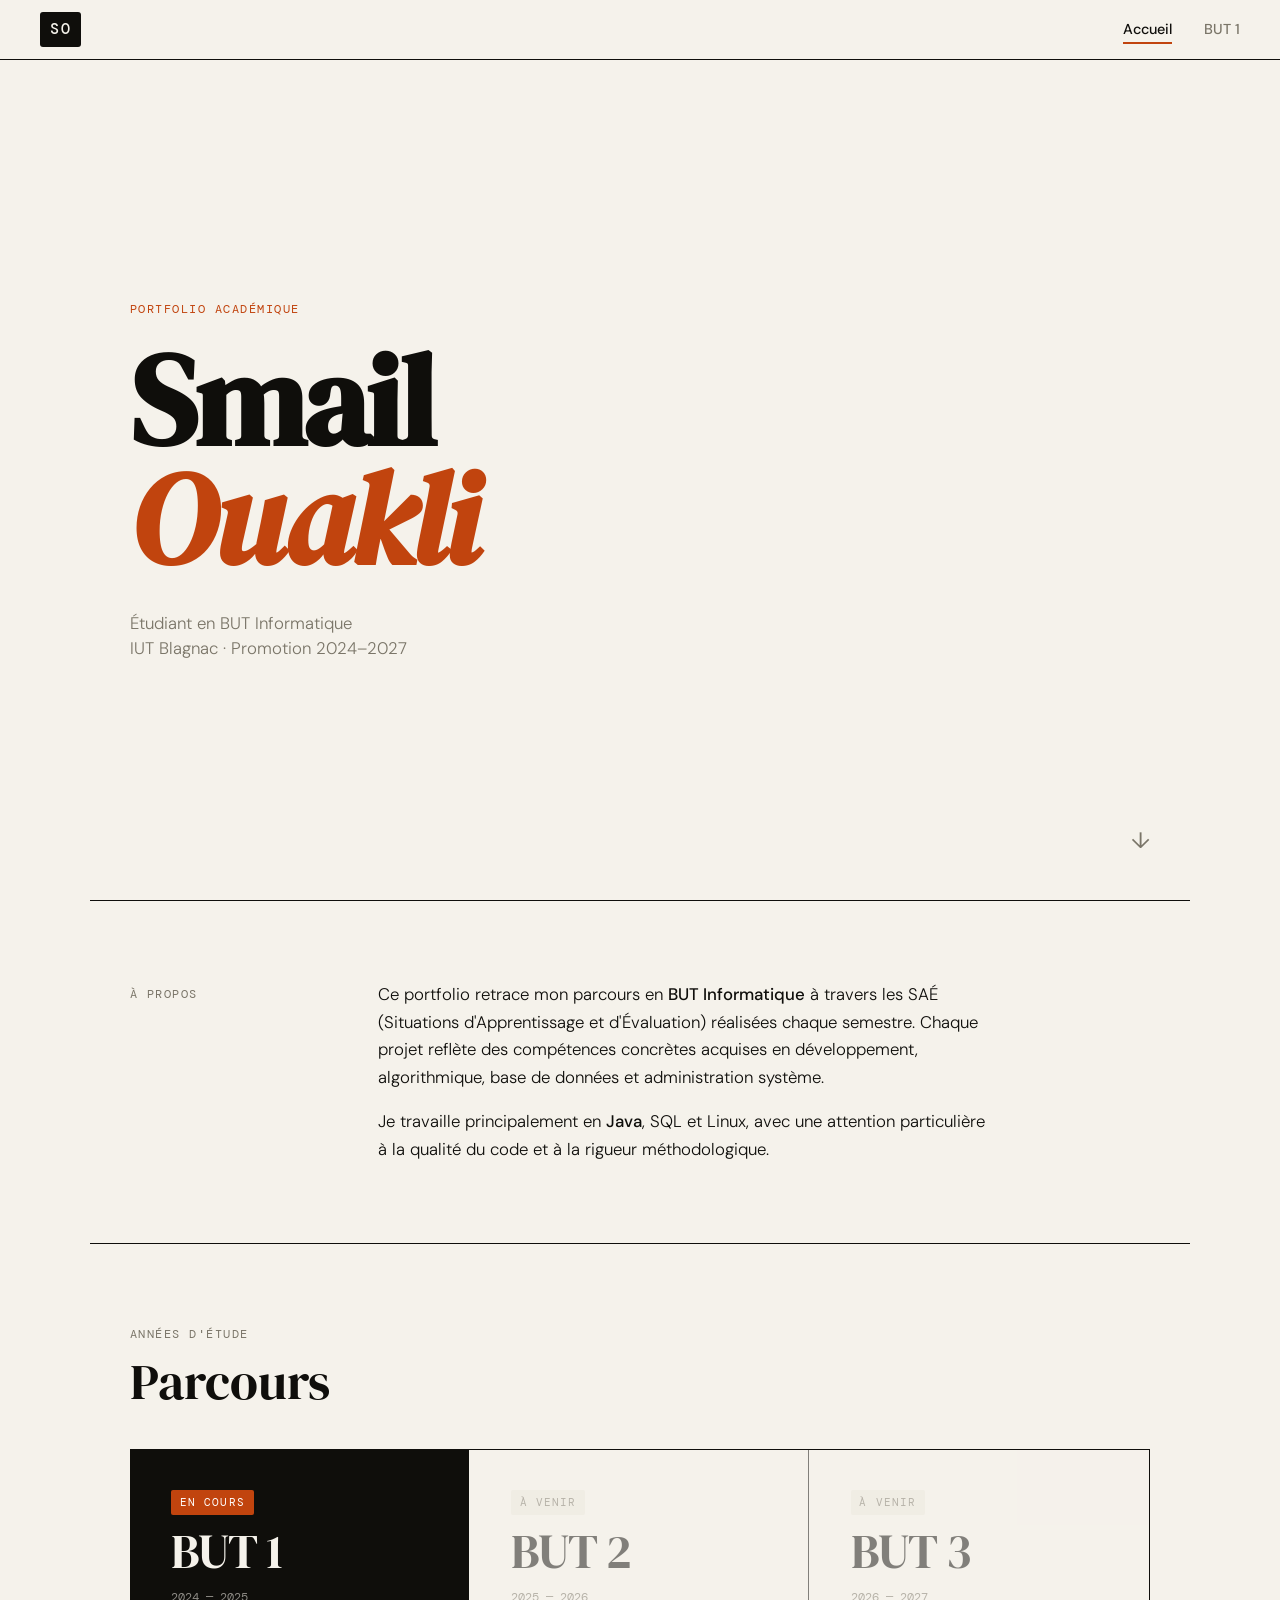
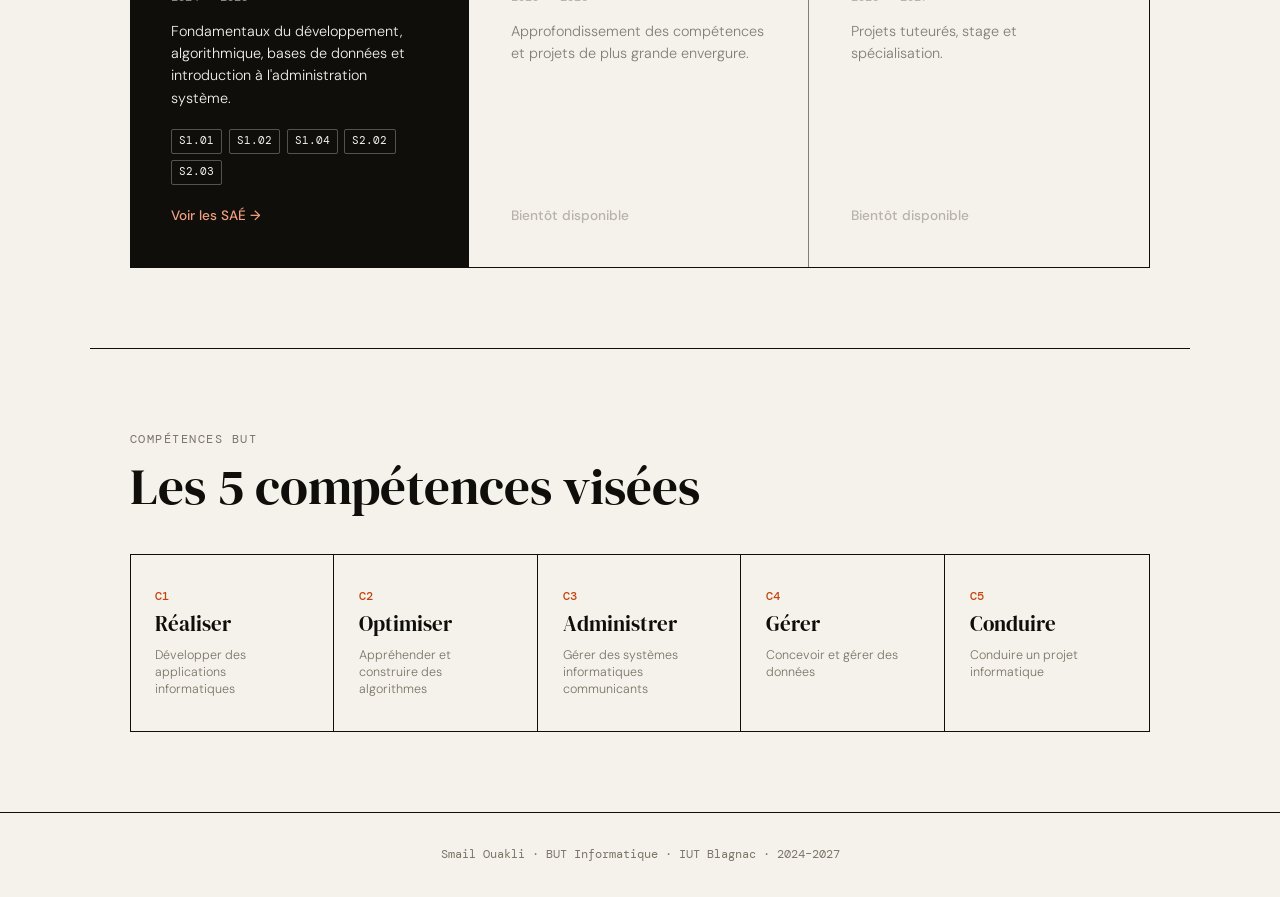
==== index.html @ f9b79cbe "Ajout des fichiers" ====
<!DOCTYPE html>
<html lang="fr">
<head>
  <meta charset="UTF-8" />
  <meta name="viewport" content="width=device-width, initial-scale=1.0" />
  <title>Portfolio — Smail Ouakli</title>
  <link rel="preconnect" href="https://fonts.googleapis.com">
  <link rel="preconnect" href="https://fonts.gstatic.com" crossorigin>
  <link href="https://fonts.googleapis.com/css2?family=DM+Serif+Display:ital@0;1&family=DM+Mono:wght@400;500&family=DM+Sans:ital,wght@0,300;0,400;0,500;1,300&display=swap" rel="stylesheet">
  <link rel="stylesheet" href="style.css" />
</head>
<body>

  <nav class="navbar">
    <a href="index.html" class="nav-logo">SO</a>
    <div class="nav-links">
      <a href="index.html" class="active">Accueil</a>
      <a href="but1.html">BUT 1</a>
    </div>
  </nav>

  <main>
    <section class="hero">
      <div class="hero-tag">Portfolio académique</div>
      <h1 class="hero-title">
        Smail<br>
        <em>Ouakli</em>
      </h1>
      <p class="hero-subtitle">Étudiant en BUT Informatique<br>IUT Blagnac · Promotion 2024–2027</p>
      <div class="hero-scroll">↓</div>
    </section>

    <section class="about">
      <div class="about-grid">
        <div class="about-label">À propos</div>
        <div class="about-content">
          <p>
            Ce portfolio retrace mon parcours en <strong>BUT Informatique</strong> à travers les SAÉ (Situations d'Apprentissage et d'Évaluation) réalisées chaque semestre. Chaque projet reflète des compétences concrètes acquises en développement, algorithmique, base de données et administration système.
          </p>
          <p>
            Je travaille principalement en <strong>Java</strong>, SQL et Linux, avec une attention particulière à la qualité du code et à la rigueur méthodologique.
          </p>
        </div>
      </div>
    </section>

    <section class="years-section">
      <div class="section-header">
        <span class="section-label">Années d'étude</span>
        <h2>Parcours</h2>
      </div>

      <div class="years-grid">
        <a href="but1.html" class="year-card year-card--active">
          <div class="year-card__badge">En cours</div>
          <div class="year-card__year">BUT 1</div>
          <div class="year-card__period">2024 — 2025</div>
          <div class="year-card__desc">
            Fondamentaux du développement, algorithmique, bases de données et introduction à l'administration système.
          </div>
          <div class="year-card__sae">
            <span>S1.01</span><span>S1.02</span><span>S1.04</span><span>S2.02</span><span>S2.03</span>
          </div>
          <div class="year-card__cta">Voir les SAÉ →</div>
        </a>

        <div class="year-card year-card--future">
          <div class="year-card__badge">À venir</div>
          <div class="year-card__year">BUT 2</div>
          <div class="year-card__period">2025 — 2026</div>
          <div class="year-card__desc">
            Approfondissement des compétences et projets de plus grande envergure.
          </div>
          <div class="year-card__cta year-card__cta--muted">Bientôt disponible</div>
        </div>

        <div class="year-card year-card--future">
          <div class="year-card__badge">À venir</div>
          <div class="year-card__year">BUT 3</div>
          <div class="year-card__period">2026 — 2027</div>
          <div class="year-card__desc">
            Projets tuteurés, stage et spécialisation.
          </div>
          <div class="year-card__cta year-card__cta--muted">Bientôt disponible</div>
        </div>
      </div>
    </section>

    <section class="skills-section">
      <div class="section-header">
        <span class="section-label">Compétences BUT</span>
        <h2>Les 5 compétences visées</h2>
      </div>
      <div class="skills-grid">
        <div class="skill-item">
          <div class="skill-num">C1</div>
          <div class="skill-name">Réaliser</div>
          <div class="skill-desc">Développer des applications informatiques</div>
        </div>
        <div class="skill-item">
          <div class="skill-num">C2</div>
          <div class="skill-name">Optimiser</div>
          <div class="skill-desc">Appréhender et construire des algorithmes</div>
        </div>
        <div class="skill-item">
          <div class="skill-num">C3</div>
          <div class="skill-name">Administrer</div>
          <div class="skill-desc">Gérer des systèmes informatiques communicants</div>
        </div>
        <div class="skill-item">
          <div class="skill-num">C4</div>
          <div class="skill-name">Gérer</div>
          <div class="skill-desc">Concevoir et gérer des données</div>
        </div>
        <div class="skill-item">
          <div class="skill-num">C5</div>
          <div class="skill-name">Conduire</div>
          <div class="skill-desc">Conduire un projet informatique</div>
        </div>
      </div>
    </section>
  </main>

  <footer class="footer">
    <p>Smail Ouakli · BUT Informatique · IUT Blagnac · 2024–2027</p>
  </footer>

</body>
</html>
---- style.css ----
/* =============================================
   PORTFOLIO — SMAIL OUAKLI
   Design: Editorial minimal, dark ink on cream
   ============================================= */

*, *::before, *::after { box-sizing: border-box; margin: 0; padding: 0; }

:root {
  --ink: #0f0e0b;
  --cream: #f5f2eb;
  --cream-dark: #ede9df;
  --accent: #c1440e;
  --accent-light: #f0d6cc;
  --muted: #7a7568;
  --done: #1a6640;
  --done-bg: #d4ead9;
  --wip: #7a4f00;
  --wip-bg: #fde8b0;

  --font-display: 'DM Serif Display', Georgia, serif;
  --font-body: 'DM Sans', sans-serif;
  --font-mono: 'DM Mono', monospace;

  --max-w: 1100px;
  --nav-h: 60px;
}

html { scroll-behavior: smooth; }

body {
  background: var(--cream);
  color: var(--ink);
  font-family: var(--font-body);
  font-size: 16px;
  line-height: 1.65;
  min-height: 100vh;
}

a { color: inherit; text-decoration: none; }

/* =============================================
   NAVBAR
   ============================================= */
.navbar {
  position: sticky;
  top: 0;
  z-index: 100;
  height: var(--nav-h);
  display: flex;
  align-items: center;
  justify-content: space-between;
  padding: 0 2.5rem;
  background: var(--cream);
  border-bottom: 1px solid var(--ink);
}

.nav-logo {
  font-family: var(--font-mono);
  font-weight: 500;
  font-size: 0.95rem;
  letter-spacing: 0.08em;
  background: var(--ink);
  color: var(--cream);
  padding: 0.3rem 0.65rem;
  border-radius: 3px;
  transition: background 0.2s;
}
.nav-logo:hover { background: var(--accent); }

.nav-links {
  display: flex;
  gap: 2rem;
  font-size: 0.9rem;
  font-weight: 500;
}
.nav-links a {
  position: relative;
  color: var(--muted);
  transition: color 0.2s;
}
.nav-links a::after {
  content: '';
  position: absolute;
  bottom: -3px; left: 0;
  width: 0; height: 2px;
  background: var(--accent);
  transition: width 0.25s;
}
.nav-links a:hover, .nav-links a.active { color: var(--ink); }
.nav-links a.active::after,
.nav-links a:hover::after { width: 100%; }

/* =============================================
   HERO
   ============================================= */
.hero {
  min-height: calc(100vh - var(--nav-h));
  display: flex;
  flex-direction: column;
  justify-content: center;
  padding: 4rem 2.5rem;
  max-width: var(--max-w);
  margin: 0 auto;
  position: relative;
}

.hero-tag {
  font-family: var(--font-mono);
  font-size: 0.78rem;
  letter-spacing: 0.12em;
  text-transform: uppercase;
  color: var(--accent);
  margin-bottom: 1.5rem;
}

.hero-title {
  font-family: var(--font-display);
  font-size: clamp(4rem, 10vw, 9rem);
  line-height: 0.92;
  letter-spacing: -0.02em;
  margin-bottom: 2rem;
}
.hero-title em {
  font-style: italic;
  color: var(--accent);
}

.hero-subtitle {
  font-size: 1.05rem;
  font-weight: 300;
  color: var(--muted);
  line-height: 1.5;
  max-width: 320px;
}

.hero-scroll {
  position: absolute;
  bottom: 2.5rem;
  right: 2.5rem;
  font-size: 1.4rem;
  color: var(--muted);
  animation: bounce 2s infinite;
}
@keyframes bounce {
  0%, 100% { transform: translateY(0); }
  50% { transform: translateY(6px); }
}

/* =============================================
   ABOUT
   ============================================= */
.about {
  border-top: 1px solid var(--ink);
  padding: 5rem 2.5rem;
  max-width: var(--max-w);
  margin: 0 auto;
}

.about-grid {
  display: grid;
  grid-template-columns: 200px 1fr;
  gap: 3rem;
  align-items: start;
}

.about-label {
  font-family: var(--font-mono);
  font-size: 0.78rem;
  letter-spacing: 0.12em;
  text-transform: uppercase;
  color: var(--muted);
  padding-top: 0.2rem;
}

.about-content p {
  font-size: 1.05rem;
  font-weight: 300;
  max-width: 620px;
  margin-bottom: 1rem;
}
.about-content p:last-child { margin-bottom: 0; }
.about-content strong { font-weight: 500; color: var(--ink); }

/* =============================================
   SECTIONS
   ============================================= */
.section-header {
  margin-bottom: 2.5rem;
}
.section-label {
  font-family: var(--font-mono);
  font-size: 0.78rem;
  letter-spacing: 0.12em;
  text-transform: uppercase;
  color: var(--muted);
  display: block;
  margin-bottom: 0.5rem;
}
.section-header h2 {
  font-family: var(--font-display);
  font-size: clamp(2rem, 4vw, 3.2rem);
  font-weight: 400;
  line-height: 1.1;
}

/* =============================================
   YEARS SECTION
   ============================================= */
.years-section {
  border-top: 1px solid var(--ink);
  padding: 5rem 2.5rem;
  max-width: var(--max-w);
  margin: 0 auto;
}

.years-grid {
  display: grid;
  grid-template-columns: repeat(3, 1fr);
  gap: 1.5px;
  border: 1px solid var(--ink);
}

.year-card {
  padding: 2.5rem;
  background: var(--cream);
  border-right: 1px solid var(--ink);
  display: flex;
  flex-direction: column;
  gap: 0.75rem;
  transition: background 0.2s;
}
.year-card:last-child { border-right: none; }

.year-card--active { background: var(--ink); color: var(--cream); }
.year-card--active .year-card__badge { background: var(--accent); color: white; }
.year-card--future { opacity: 0.5; cursor: default; }

.year-card__badge {
  display: inline-block;
  font-family: var(--font-mono);
  font-size: 0.7rem;
  letter-spacing: 0.1em;
  text-transform: uppercase;
  background: var(--done-bg);
  color: var(--done);
  padding: 0.2rem 0.55rem;
  border-radius: 2px;
  align-self: flex-start;
}

.year-card--future .year-card__badge { background: var(--cream-dark); color: var(--muted); }

.year-card__year {
  font-family: var(--font-display);
  font-size: 3rem;
  line-height: 1;
  letter-spacing: -0.02em;
}

.year-card__period {
  font-family: var(--font-mono);
  font-size: 0.78rem;
  color: var(--muted);
}
.year-card--active .year-card__period { color: rgba(245,242,235,0.55); }

.year-card__desc {
  font-size: 0.9rem;
  font-weight: 300;
  line-height: 1.55;
  flex: 1;
}

.year-card__sae {
  display: flex;
  flex-wrap: wrap;
  gap: 0.4rem;
  margin-top: 0.5rem;
}
.year-card__sae span {
  font-family: var(--font-mono);
  font-size: 0.68rem;
  border: 1px solid rgba(245,242,235,0.3);
  padding: 0.15rem 0.45rem;
  border-radius: 2px;
}

.year-card__cta {
  font-size: 0.85rem;
  font-weight: 500;
  margin-top: 0.5rem;
  color: var(--accent);
}
.year-card--active .year-card__cta { color: #f0a080; }
.year-card__cta--muted { color: var(--muted); }

.year-card--active:hover { background: #1a1915; }

/* =============================================
   SKILLS SECTION
   ============================================= */
.skills-section {
  border-top: 1px solid var(--ink);
  padding: 5rem 2.5rem;
  max-width: var(--max-w);
  margin: 0 auto;
}

.skills-grid {
  display: grid;
  grid-template-columns: repeat(5, 1fr);
  gap: 1px;
  border: 1px solid var(--ink);
  margin-top: 0;
}

.skill-item {
  padding: 2rem 1.5rem;
  border-right: 1px solid var(--ink);
  display: flex;
  flex-direction: column;
  gap: 0.4rem;
}
.skill-item:last-child { border-right: none; }

.skill-num {
  font-family: var(--font-mono);
  font-size: 0.75rem;
  color: var(--accent);
  font-weight: 500;
}
.skill-name {
  font-family: var(--font-display);
  font-size: 1.3rem;
  line-height: 1.1;
}
.skill-desc {
  font-size: 0.78rem;
  color: var(--muted);
  font-weight: 300;
  line-height: 1.4;
  margin-top: 0.25rem;
}

/* =============================================
   PAGE HERO (inner pages)
   ============================================= */
.page-hero {
  border-bottom: 1px solid var(--ink);
  padding: 4rem 2.5rem 3rem;
  max-width: var(--max-w);
  margin: 0 auto;
}
.page-hero__breadcrumb {
  font-family: var(--font-mono);
  font-size: 0.78rem;
  color: var(--muted);
  margin-bottom: 1.5rem;
}
.page-hero__breadcrumb a { color: var(--muted); }
.page-hero__breadcrumb a:hover { color: var(--accent); }

.page-hero__title {
  font-family: var(--font-display);
  font-size: clamp(2.5rem, 6vw, 5rem);
  line-height: 1;
  letter-spacing: -0.02em;
  margin-bottom: 1rem;
}
.page-hero__title em { font-style: italic; color: var(--muted); font-size: 0.75em; }

.page-hero__sub {
  font-size: 0.95rem;
  font-weight: 300;
  color: var(--muted);
}

/* =============================================
   SEMESTER SECTION (BUT1 page)
   ============================================= */
.semester-section {
  padding: 4rem 2.5rem;
  max-width: var(--max-w);
  margin: 0 auto;
  border-bottom: 1px solid var(--cream-dark);
}
.semester-section:last-child { border-bottom: none; }

.semester-header {
  display: flex;
  align-items: baseline;
  gap: 1.5rem;
  margin-bottom: 2rem;
}
.semester-tag {
  font-family: var(--font-mono);
  font-size: 0.72rem;
  letter-spacing: 0.1em;
  text-transform: uppercase;
  background: var(--ink);
  color: var(--cream);
  padding: 0.25rem 0.6rem;
  border-radius: 2px;
}
.semester-header h2 {
  font-family: var(--font-display);
  font-size: 1.8rem;
  font-weight: 400;
}

/* =============================================
   SAE CARDS
   ============================================= */
.sae-list {
  display: grid;
  grid-template-columns: repeat(auto-fill, minmax(320px, 1fr));
  gap: 1px;
  border: 1px solid var(--ink);
}

.sae-card {
  display: flex;
  flex-direction: column;
  gap: 0.75rem;
  padding: 2rem;
  background: var(--cream);
  border-right: 1px solid var(--ink);
  transition: background 0.18s;
  cursor: pointer;
}
.sae-card:last-child { border-right: none; }
.sae-card:hover { background: var(--ink); color: var(--cream); }

.sae-card__meta {
  display: flex;
  align-items: center;
  gap: 0.75rem;
}
.sae-card__id {
  font-family: var(--font-mono);
  font-size: 0.72rem;
  letter-spacing: 0.08em;
  color: var(--muted);
}
.sae-card:hover .sae-card__id { color: rgba(245,242,235,0.55); }

.sae-card__status {
  font-family: var(--font-mono);
  font-size: 0.65rem;
  letter-spacing: 0.08em;
  text-transform: uppercase;
  padding: 0.15rem 0.5rem;
  border-radius: 2px;
}
.sae-card__status--done { background: var(--done-bg); color: var(--done); }
.sae-card__status--wip  { background: var(--wip-bg); color: var(--wip); }
.sae-card:hover .sae-card__status--done { background: #2a7a50; color: white; }
.sae-card:hover .sae-card__status--wip  { background: #8a5f10; color: white; }

.sae-card__title {
  font-family: var(--font-display);
  font-size: 1.3rem;
  font-weight: 400;
  line-height: 1.2;
  flex: 1;
}

.sae-card__desc {
  font-size: 0.85rem;
  font-weight: 300;
  line-height: 1.55;
  color: var(--muted);
}
.sae-card:hover .sae-card__desc { color: rgba(245,242,235,0.6); }

.sae-card__footer {
  display: flex;
  align-items: center;
  justify-content: space-between;
  margin-top: 0.5rem;
  gap: 1rem;
}
.sae-card__tags {
  display: flex;
  flex-wrap: wrap;
  gap: 0.35rem;
}
.sae-card__tags span {
  font-family: var(--font-mono);
  font-size: 0.65rem;
  letter-spacing: 0.05em;
  border: 1px solid currentColor;
  opacity: 0.5;
  padding: 0.1rem 0.4rem;
  border-radius: 2px;
}
.sae-card__score {
  font-family: var(--font-display);
  font-size: 1.6rem;
  line-height: 1;
  white-space: nowrap;
}
.sae-card__score span { font-size: 0.8rem; color: var(--muted); }
.sae-card:hover .sae-card__score span { color: rgba(245,242,235,0.45); }

/* =============================================
   SAE DETAIL PAGE
   ============================================= */
.sae-detail {
  max-width: var(--max-w);
  margin: 0 auto;
  padding: 4rem 2.5rem;
}

.sae-detail__header {
  margin-bottom: 3.5rem;
  padding-bottom: 3rem;
  border-bottom: 1px solid var(--ink);
}
.sae-detail__meta {
  display: flex;
  align-items: center;
  gap: 1rem;
  margin-bottom: 1.5rem;
  flex-wrap: wrap;
}
.sae-detail__id {
  font-family: var(--font-mono);
  font-size: 0.8rem;
  letter-spacing: 0.1em;
  color: var(--muted);
}
.sae-detail__title {
  font-family: var(--font-display);
  font-size: clamp(2rem, 5vw, 4rem);
  line-height: 1.05;
  letter-spacing: -0.02em;
  margin-bottom: 1rem;
}
.sae-detail__subtitle {
  font-size: 1rem;
  font-weight: 300;
  color: var(--muted);
  font-style: italic;
}

.sae-detail__skills-row {
  display: flex;
  flex-wrap: wrap;
  gap: 0.5rem;
  margin-top: 1.5rem;
}
.sae-detail__skills-row span {
  font-family: var(--font-mono);
  font-size: 0.72rem;
  border: 1px solid var(--ink);
  padding: 0.2rem 0.55rem;
  border-radius: 2px;
  letter-spacing: 0.05em;
}

.sae-detail__grid {
  display: grid;
  grid-template-columns: 1fr 1fr;
  gap: 1px;
  border: 1px solid var(--ink);
  margin-bottom: 2rem;
}

.detail-block {
  padding: 2.5rem;
  border-right: 1px solid var(--ink);
  border-bottom: 1px solid var(--ink);
}
.detail-block:nth-child(even) { border-right: none; }
.detail-block--full {
  grid-column: 1 / -1;
  border-right: none;
}
.detail-block:last-child,
.detail-block:nth-last-child(2):nth-child(odd) { border-bottom: none; }
.detail-block--full:last-child { border-bottom: none; }

.detail-block__label {
  font-family: var(--font-mono);
  font-size: 0.7rem;
  letter-spacing: 0.12em;
  text-transform: uppercase;
  color: var(--accent);
  margin-bottom: 1rem;
}

.detail-block h3 {
  font-family: var(--font-display);
  font-size: 1.1rem;
  margin-bottom: 0.75rem;
  font-weight: 400;
}

.detail-block ul {
  list-style: none;
  display: flex;
  flex-direction: column;
  gap: 0.5rem;
}
.detail-block ul li {
  font-size: 0.9rem;
  font-weight: 300;
  padding-left: 1.1rem;
  position: relative;
  line-height: 1.5;
}
.detail-block ul li::before {
  content: '—';
  position: absolute;
  left: 0;
  color: var(--accent);
  font-size: 0.75rem;
  top: 0.12rem;
}

.detail-block p {
  font-size: 0.9rem;
  font-weight: 300;
  line-height: 1.6;
}

/* Score block */
.score-display {
  display: flex;
  align-items: baseline;
  gap: 0.4rem;
  margin-bottom: 0.75rem;
}
.score-display__num {
  font-family: var(--font-display);
  font-size: 4.5rem;
  line-height: 1;
  color: var(--accent);
}
.score-display__denom {
  font-family: var(--font-display);
  font-size: 2rem;
  color: var(--muted);
}
.score-display__label {
  font-size: 0.85rem;
  font-weight: 300;
  color: var(--muted);
  font-style: italic;
}

/* conserver / perfectionner */
.two-cols {
  display: grid;
  grid-template-columns: 1fr 1fr;
  gap: 2rem;
  margin-top: 1rem;
}
.two-cols__heading {
  font-family: var(--font-mono);
  font-size: 0.72rem;
  letter-spacing: 0.1em;
  text-transform: uppercase;
  margin-bottom: 0.6rem;
}
.two-cols__heading--keep { color: var(--done); }
.two-cols__heading--improve { color: var(--accent); }

/* =============================================
   FOOTER
   ============================================= */
.footer {
  border-top: 1px solid var(--ink);
  padding: 2rem 2.5rem;
  text-align: center;
  font-family: var(--font-mono);
  font-size: 0.75rem;
  color: var(--muted);
}

/* =============================================
   RESPONSIVE
   ============================================= */
@media (max-width: 900px) {
  .about-grid { grid-template-columns: 1fr; gap: 1rem; }
  .years-grid { grid-template-columns: 1fr; }
  .year-card { border-right: none; border-bottom: 1px solid var(--ink); }
  .year-card:last-child { border-bottom: none; }
  .skills-grid { grid-template-columns: repeat(3, 1fr); }
  .sae-detail__grid { grid-template-columns: 1fr; }
  .detail-block { border-right: none; grid-column: auto; }
  .detail-block--full { grid-column: auto; }
  .two-cols { grid-template-columns: 1fr; }
}

@media (max-width: 600px) {
  .navbar { padding: 0 1.25rem; }
  .hero, .about, .years-section, .skills-section,
  .semester-section, .page-hero, .sae-detail { padding-left: 1.25rem; padding-right: 1.25rem; }
  .hero-title { font-size: 3.5rem; }
  .skills-grid { grid-template-columns: repeat(2, 1fr); }
  .sae-list { grid-template-columns: 1fr; }
  .sae-card { border-right: none; border-bottom: 1px solid var(--ink); }
  .sae-card:last-child { border-bottom: none; }
}
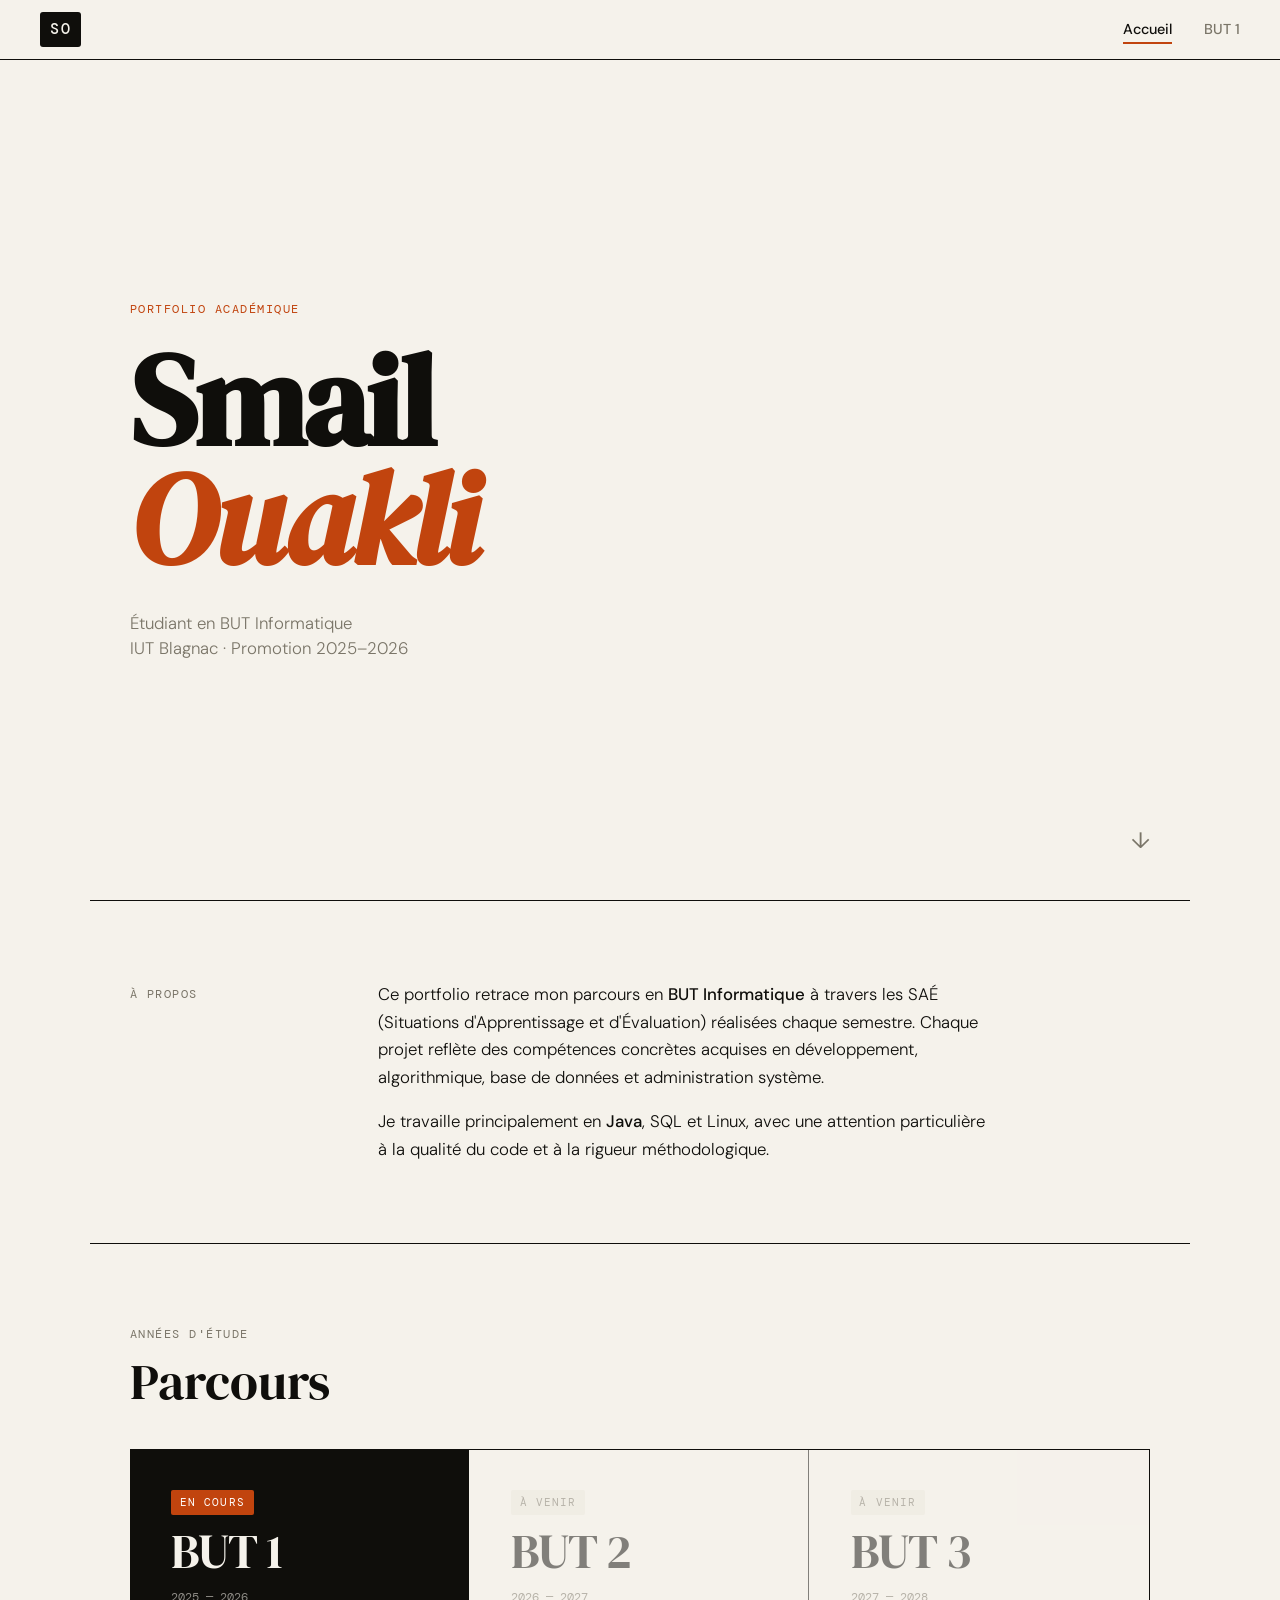
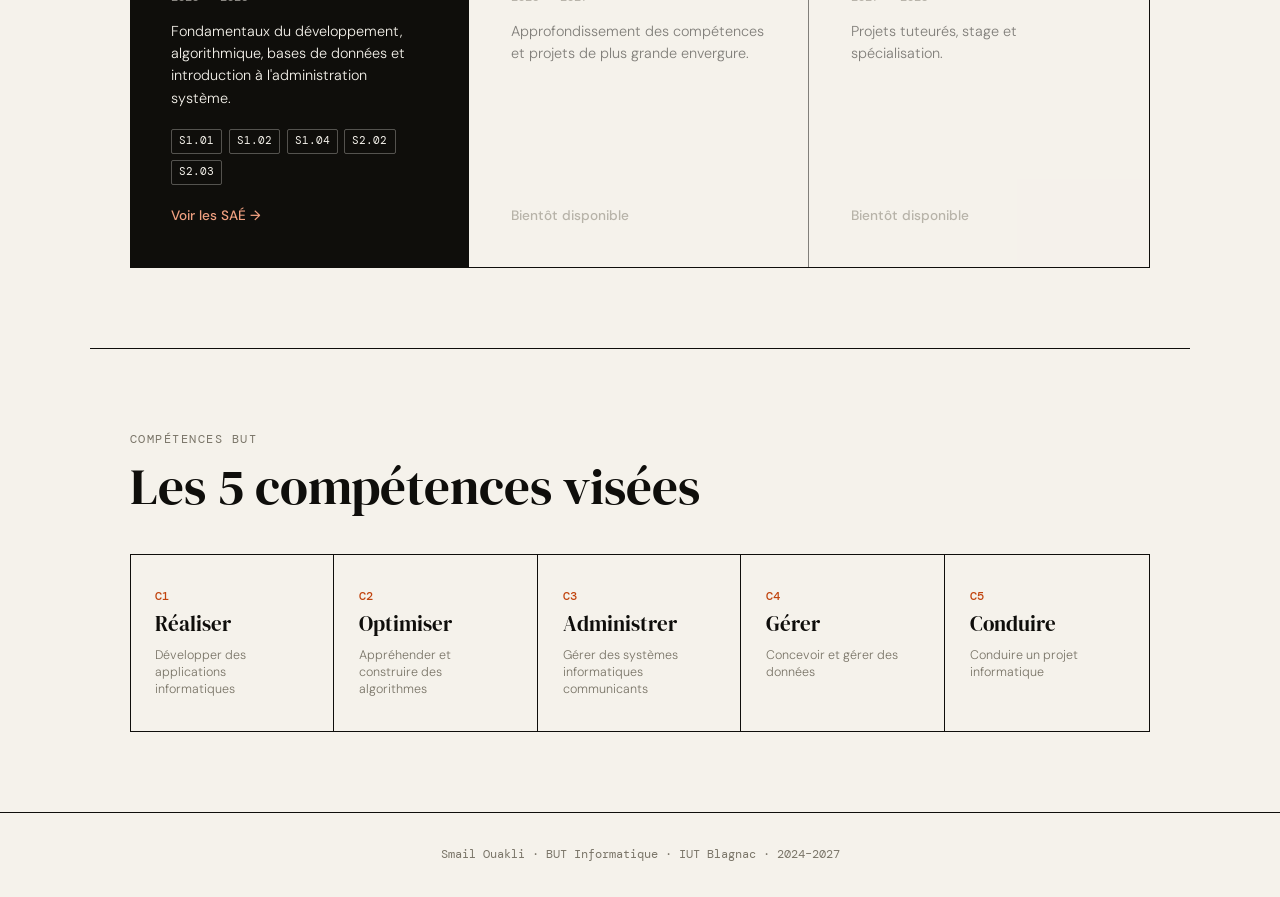
==== commit 53af11ef: "Update index.html" ====
--- a/index.html
+++ b/index.html
@@ -26,7 +26,7 @@
         Smail<br>
         <em>Ouakli</em>
       </h1>
-      <p class="hero-subtitle">Étudiant en BUT Informatique<br>IUT Blagnac · Promotion 2024–2027</p>
+      <p class="hero-subtitle">Étudiant en BUT Informatique<br>IUT Blagnac · Promotion 2025–2026</p>
       <div class="hero-scroll">↓</div>
     </section>
 
@@ -54,7 +54,7 @@
         <a href="but1.html" class="year-card year-card--active">
           <div class="year-card__badge">En cours</div>
           <div class="year-card__year">BUT 1</div>
-          <div class="year-card__period">2024 — 2025</div>
+          <div class="year-card__period">2025 — 2026</div>
           <div class="year-card__desc">
             Fondamentaux du développement, algorithmique, bases de données et introduction à l'administration système.
           </div>
@@ -67,7 +67,7 @@
         <div class="year-card year-card--future">
           <div class="year-card__badge">À venir</div>
           <div class="year-card__year">BUT 2</div>
-          <div class="year-card__period">2025 — 2026</div>
+          <div class="year-card__period">2026 — 2027</div>
           <div class="year-card__desc">
             Approfondissement des compétences et projets de plus grande envergure.
           </div>
@@ -77,7 +77,7 @@
         <div class="year-card year-card--future">
           <div class="year-card__badge">À venir</div>
           <div class="year-card__year">BUT 3</div>
-          <div class="year-card__period">2026 — 2027</div>
+          <div class="year-card__period">2027 — 2028</div>
           <div class="year-card__desc">
             Projets tuteurés, stage et spécialisation.
           </div>
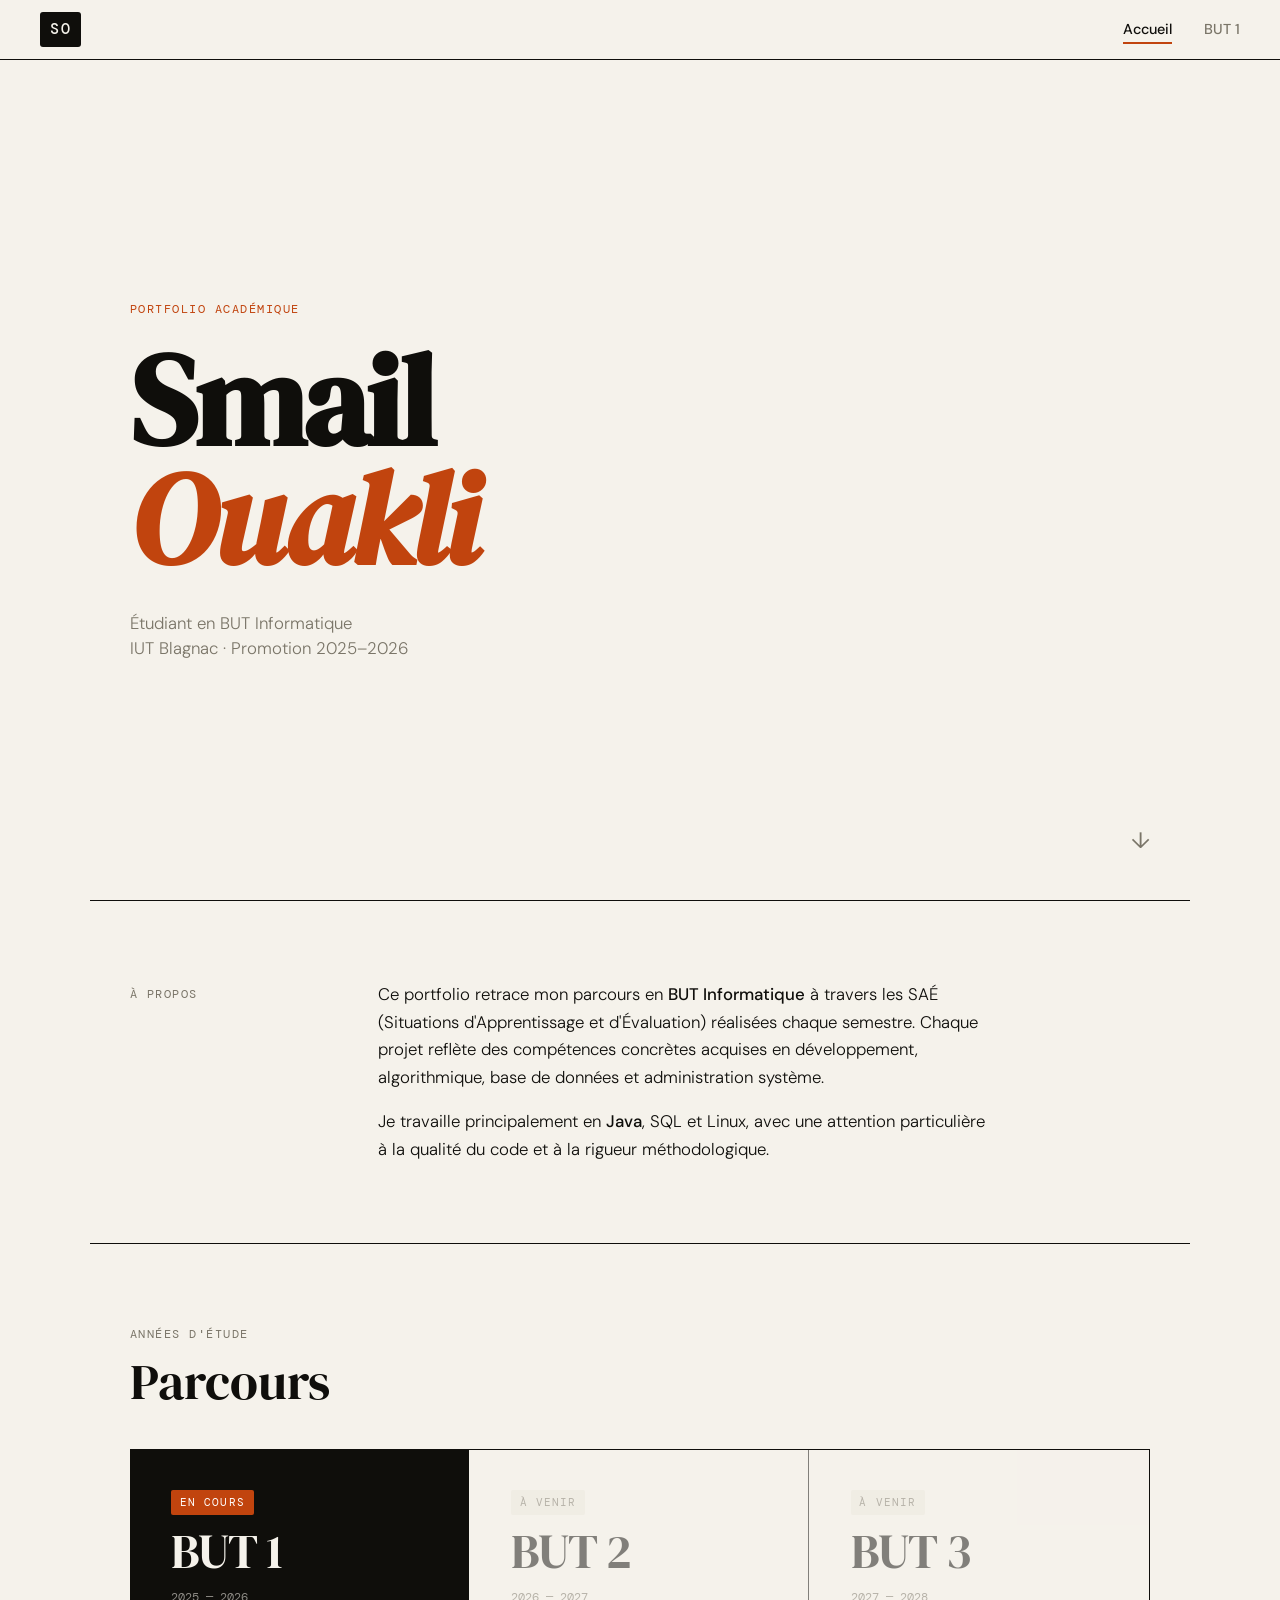
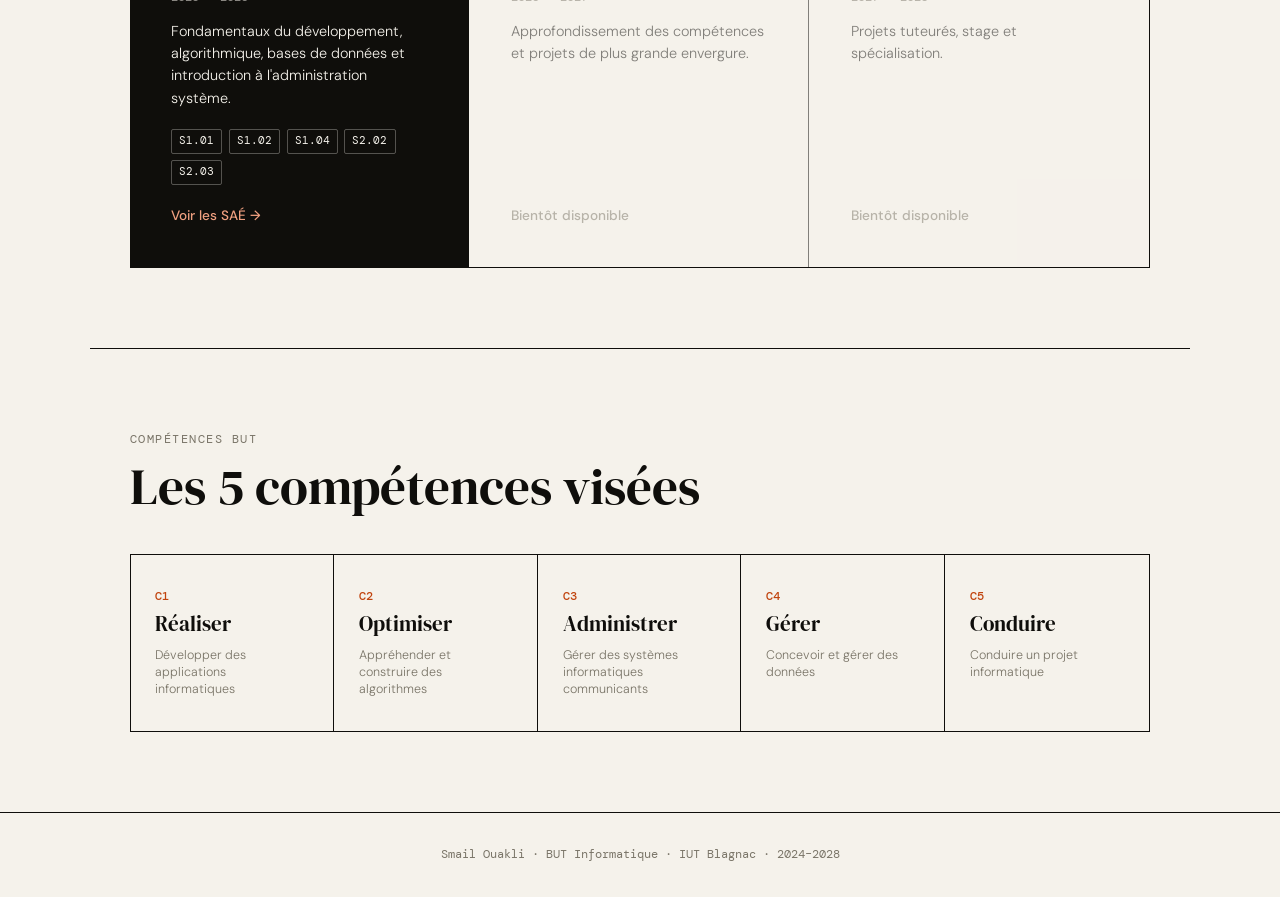
==== commit 6da248b0: "Update footer date from 2027 to 2028" ====
--- a/index.html
+++ b/index.html
@@ -122,7 +122,7 @@
   </main>
 
   <footer class="footer">
-    <p>Smail Ouakli · BUT Informatique · IUT Blagnac · 2024–2027</p>
+    <p>Smail Ouakli · BUT Informatique · IUT Blagnac · 2024–2028</p>
   </footer>
 
 </body>
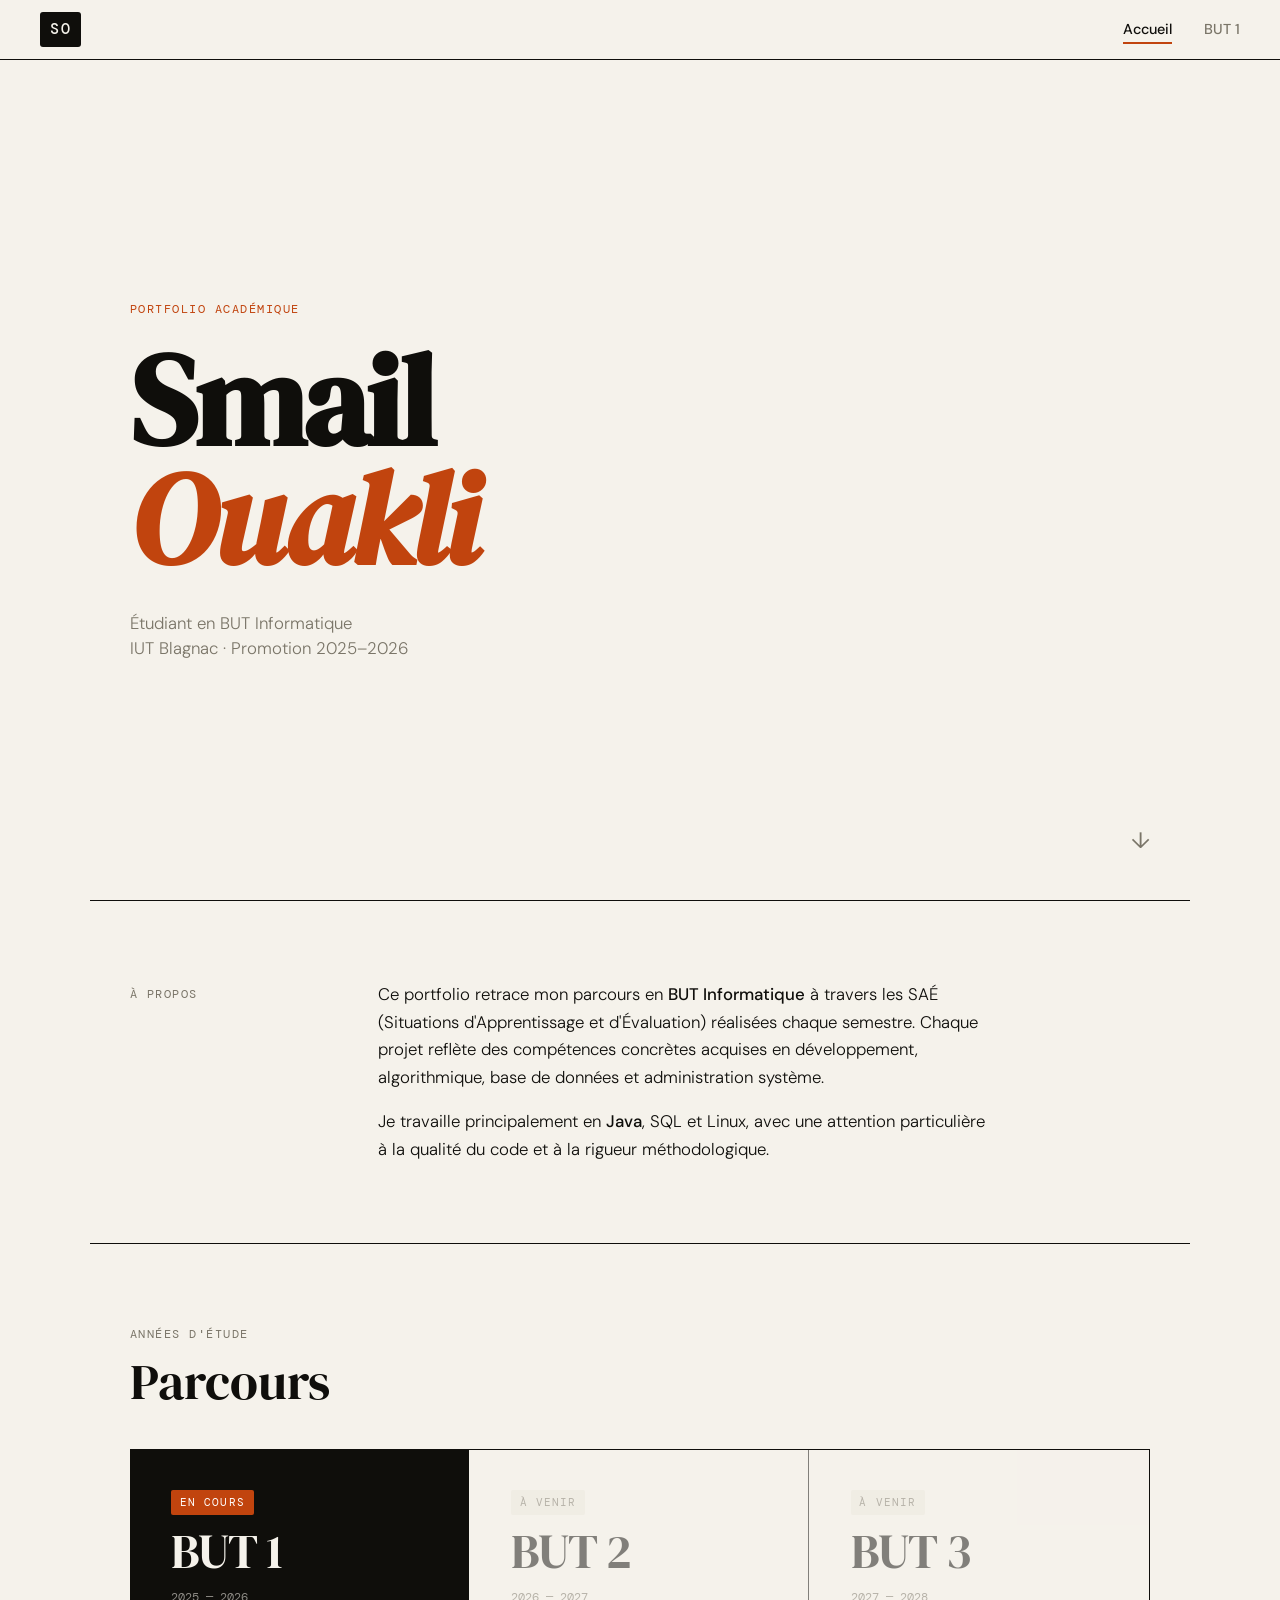
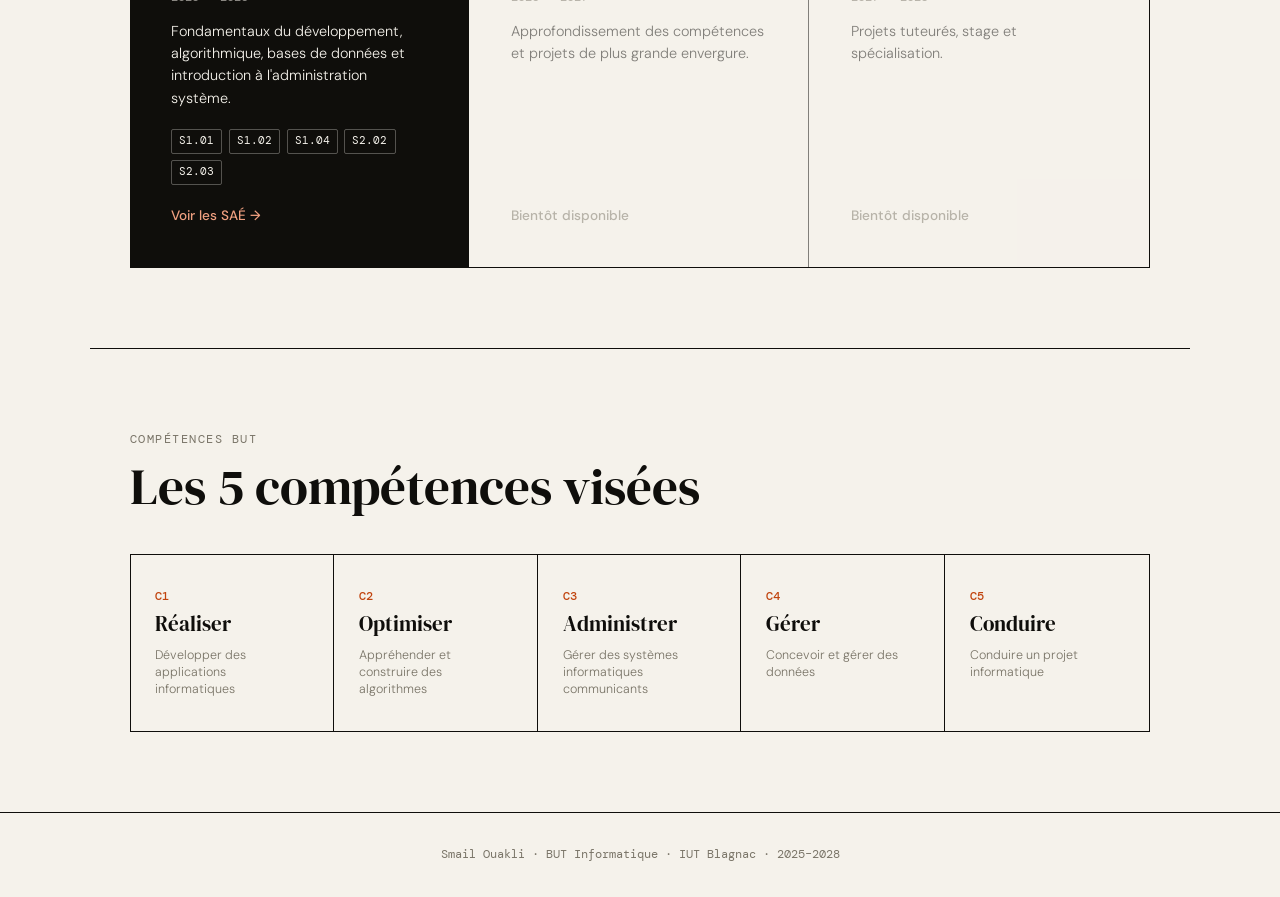
==== commit 44f89ec6: "Update footer date range from 2024–2028 to 2025–2028" ====
--- a/index.html
+++ b/index.html
@@ -122,7 +122,7 @@
   </main>
 
   <footer class="footer">
-    <p>Smail Ouakli · BUT Informatique · IUT Blagnac · 2024–2028</p>
+    <p>Smail Ouakli · BUT Informatique · IUT Blagnac · 2025–2028</p>
   </footer>
 
 </body>
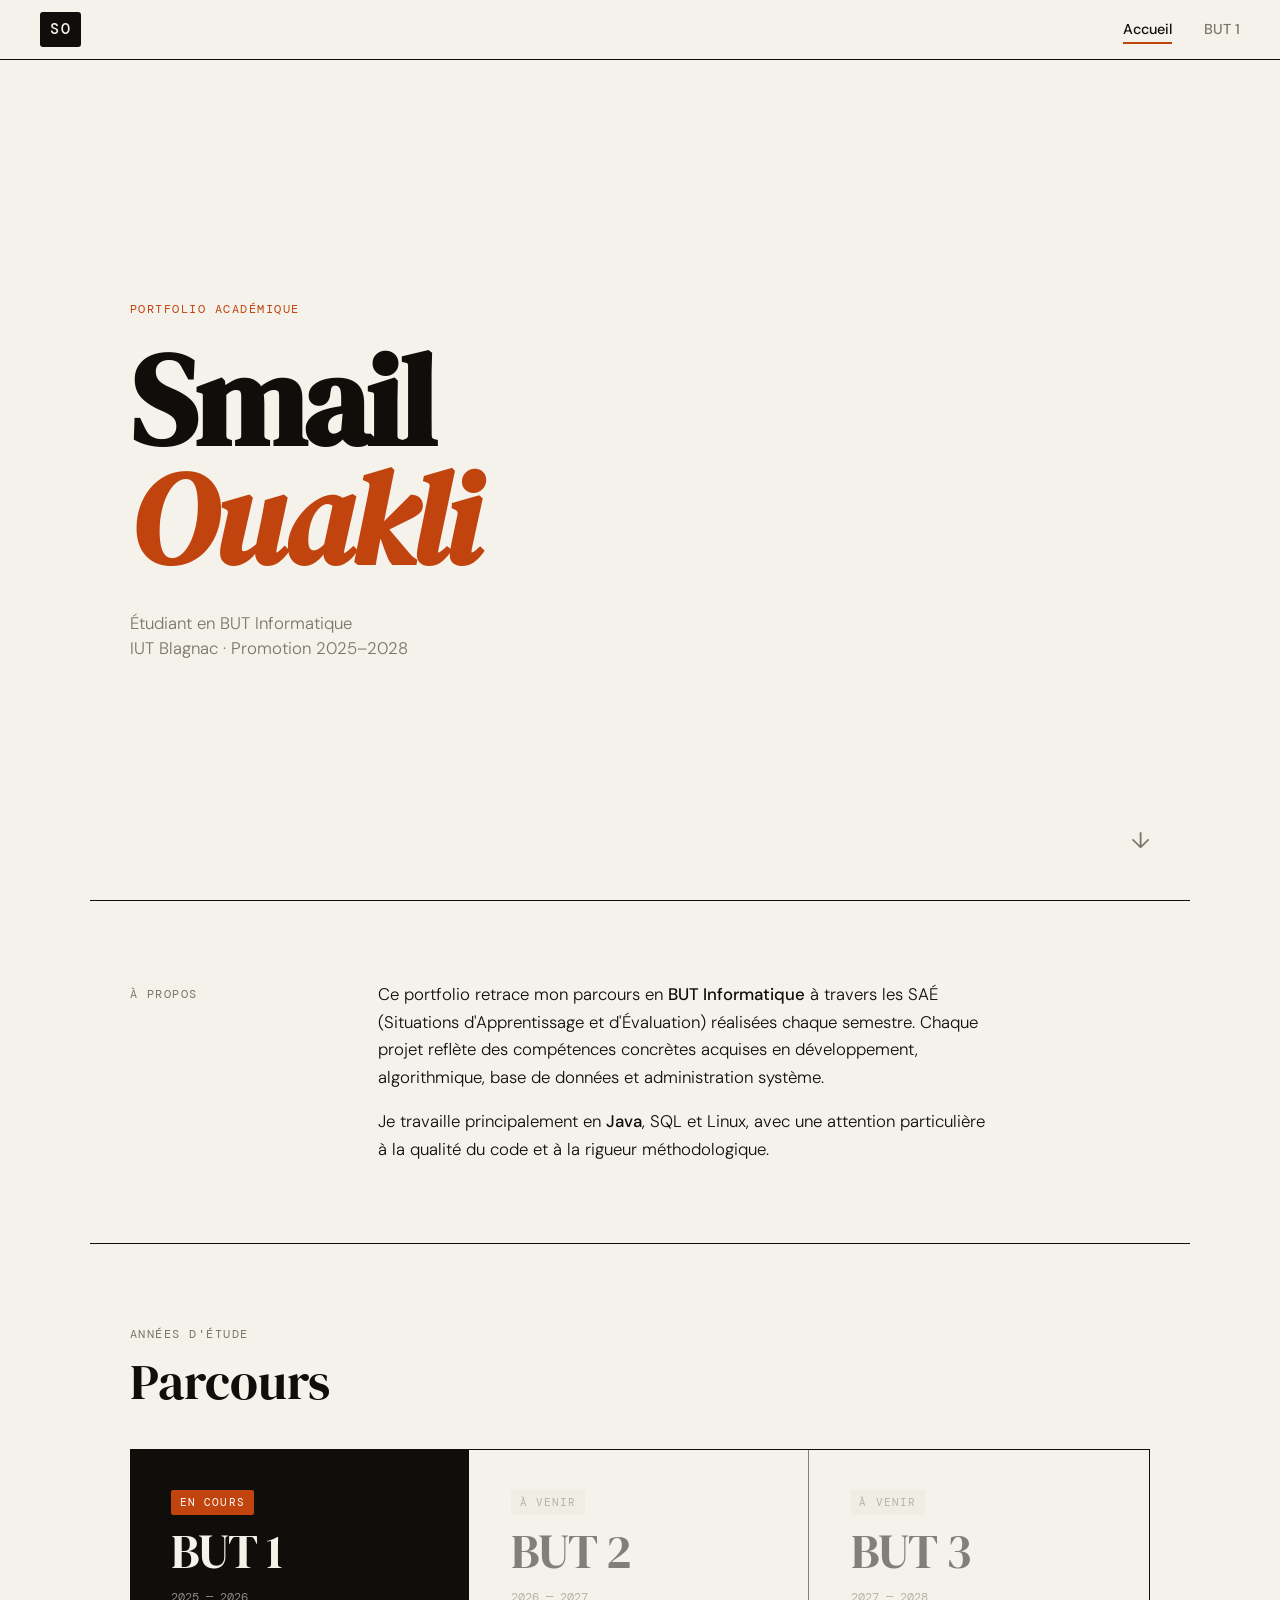
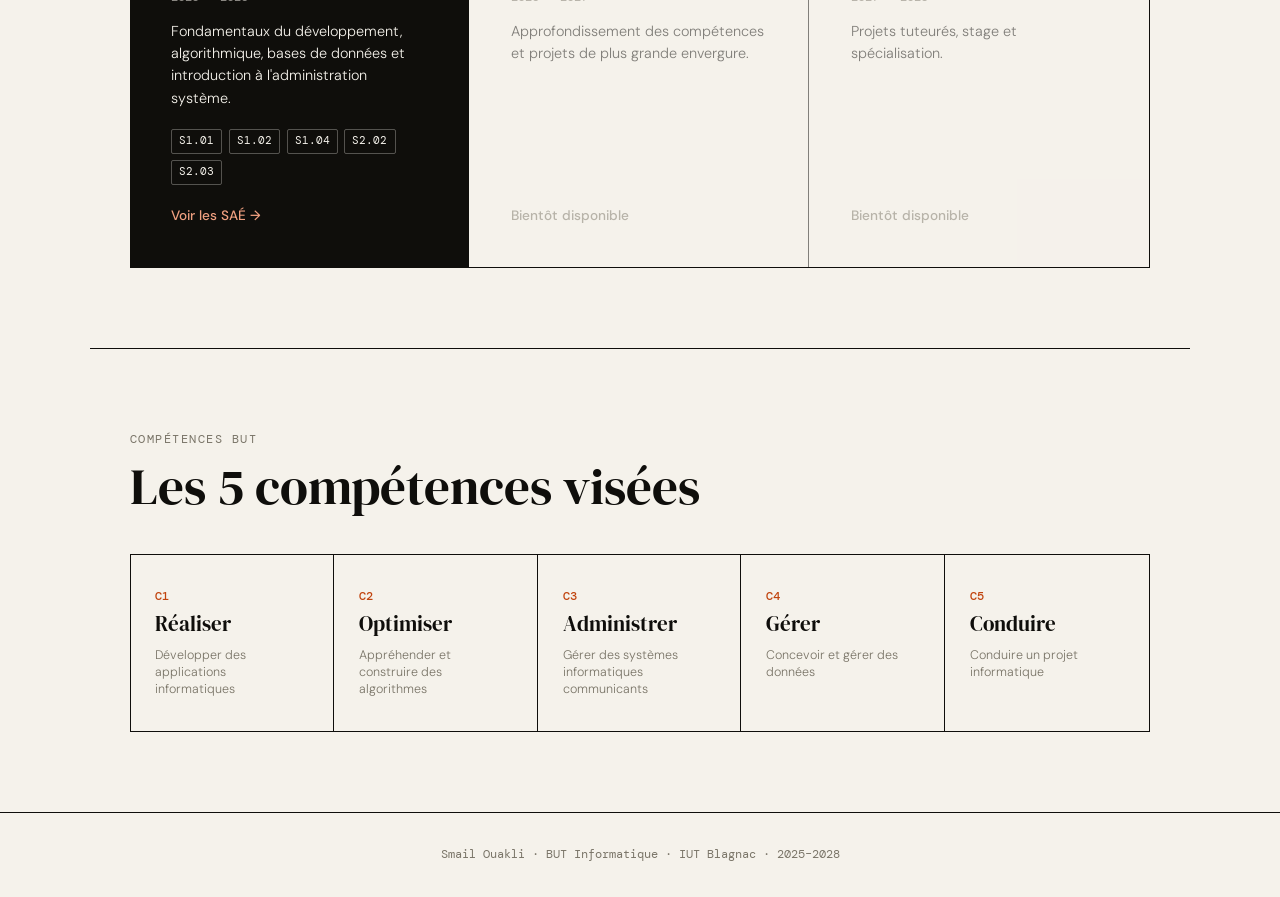
==== commit fb85e2cc: "Update index.html" ====
--- a/index.html
+++ b/index.html
@@ -26,7 +26,7 @@
         Smail<br>
         <em>Ouakli</em>
       </h1>
-      <p class="hero-subtitle">Étudiant en BUT Informatique<br>IUT Blagnac · Promotion 2025–2026</p>
+      <p class="hero-subtitle">Étudiant en BUT Informatique<br>IUT Blagnac · Promotion 2025–2028</p>
       <div class="hero-scroll">↓</div>
     </section>
 
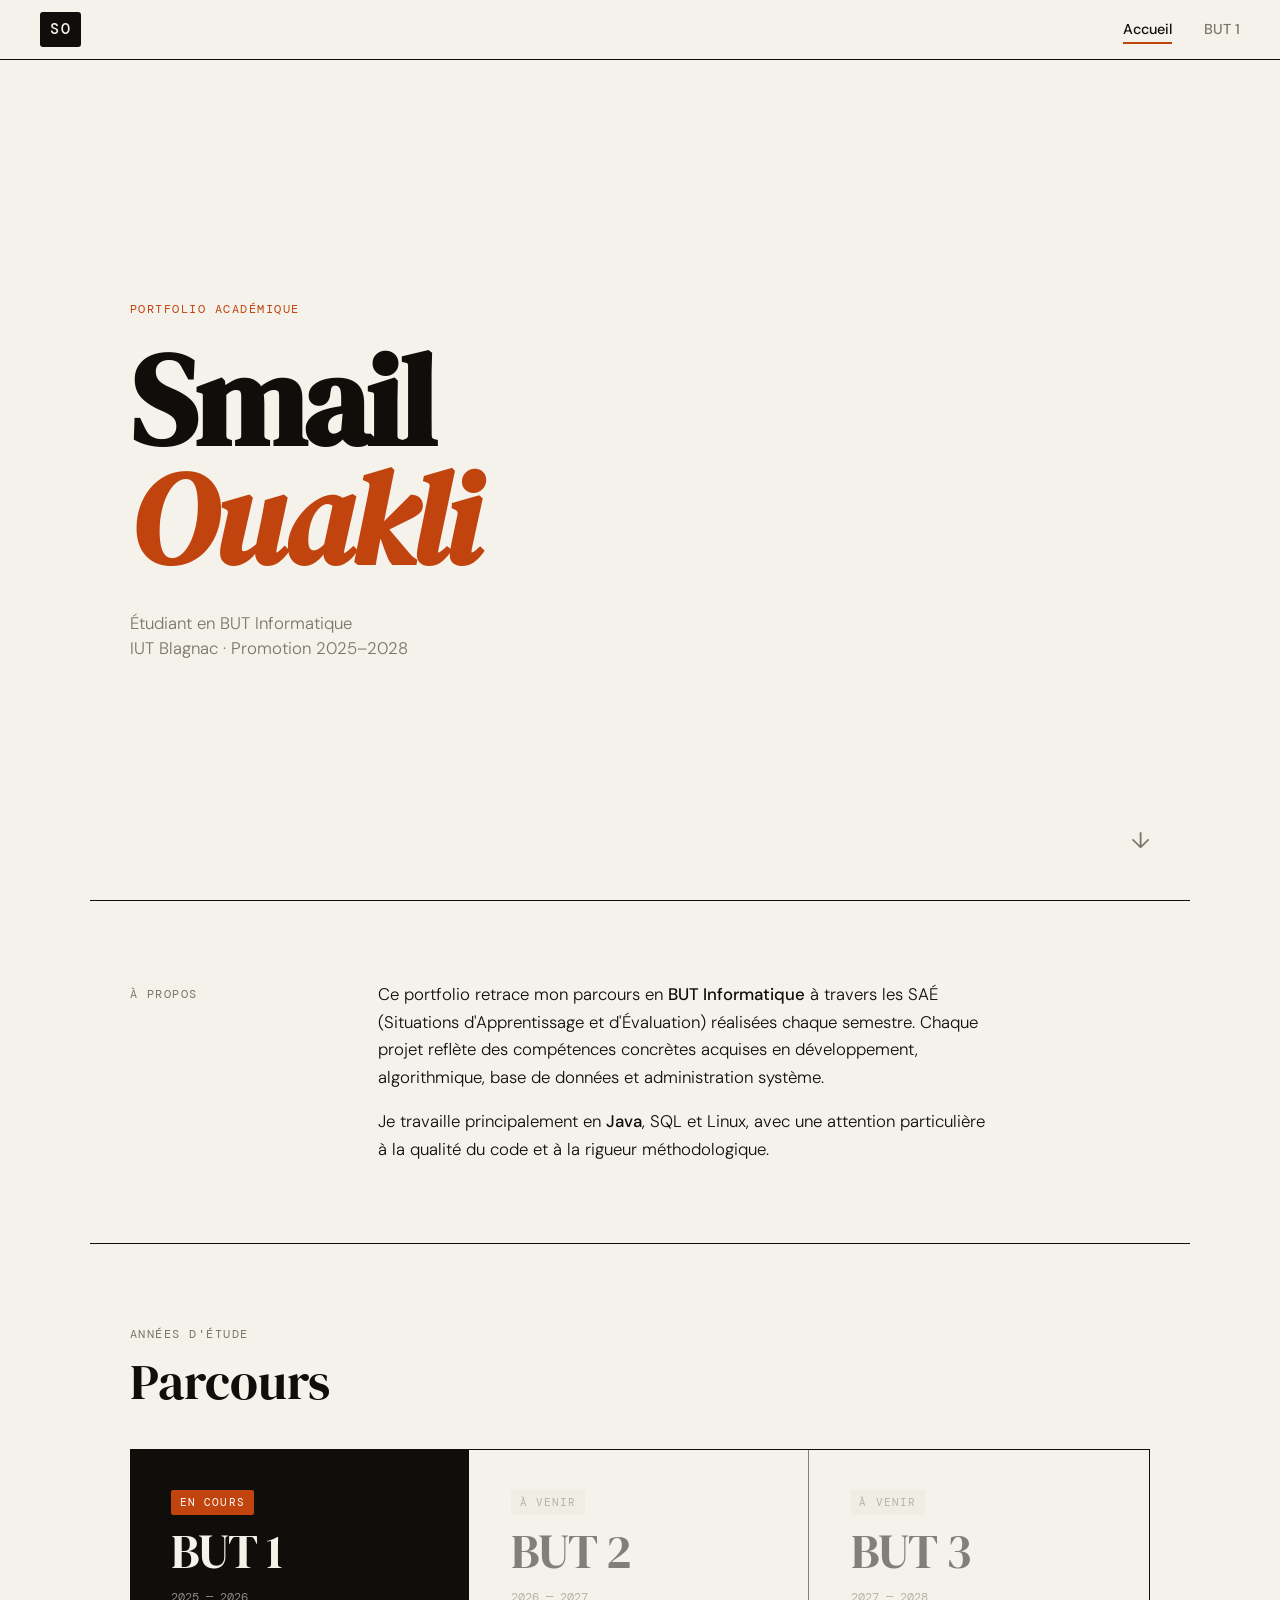
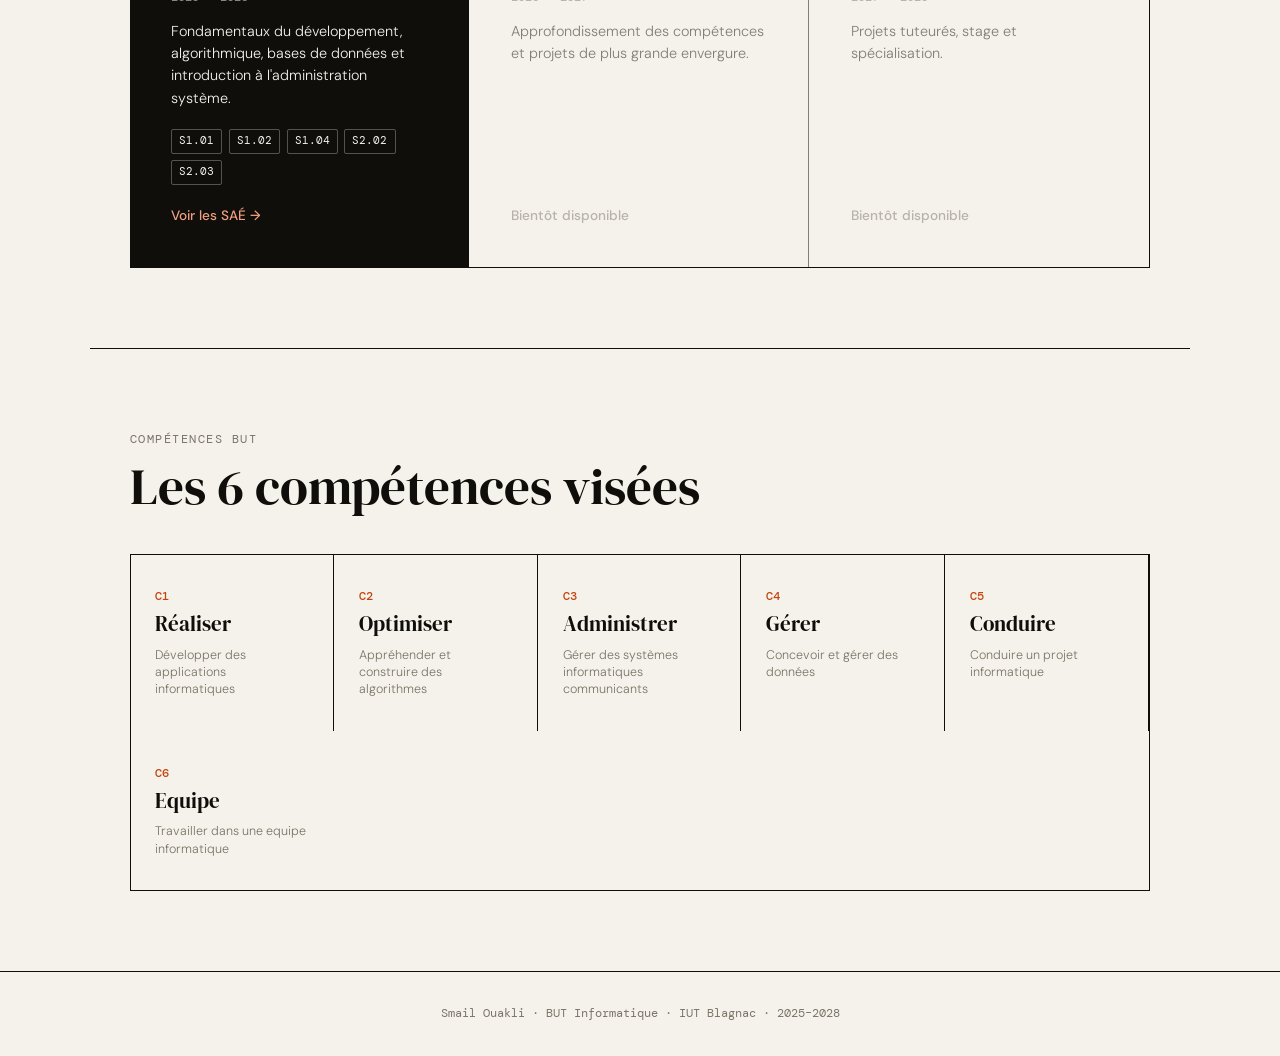
==== commit 69a94b77: "Update index.html" ====
--- a/index.html
+++ b/index.html
@@ -89,7 +89,7 @@
     <section class="skills-section">
       <div class="section-header">
         <span class="section-label">Compétences BUT</span>
-        <h2>Les 5 compétences visées</h2>
+        <h2>Les 6 compétences visées</h2>
       </div>
       <div class="skills-grid">
         <div class="skill-item">
@@ -117,6 +117,11 @@
           <div class="skill-name">Conduire</div>
           <div class="skill-desc">Conduire un projet informatique</div>
         </div>
+        <div class="skill-item">
+          <div class="skill-num">C6</div>
+          <div class="skill-name">Equipe</div>
+          <div class="skill-desc">Travailler dans une equipe informatique</div>
+        </div>
       </div>
     </section>
   </main>
